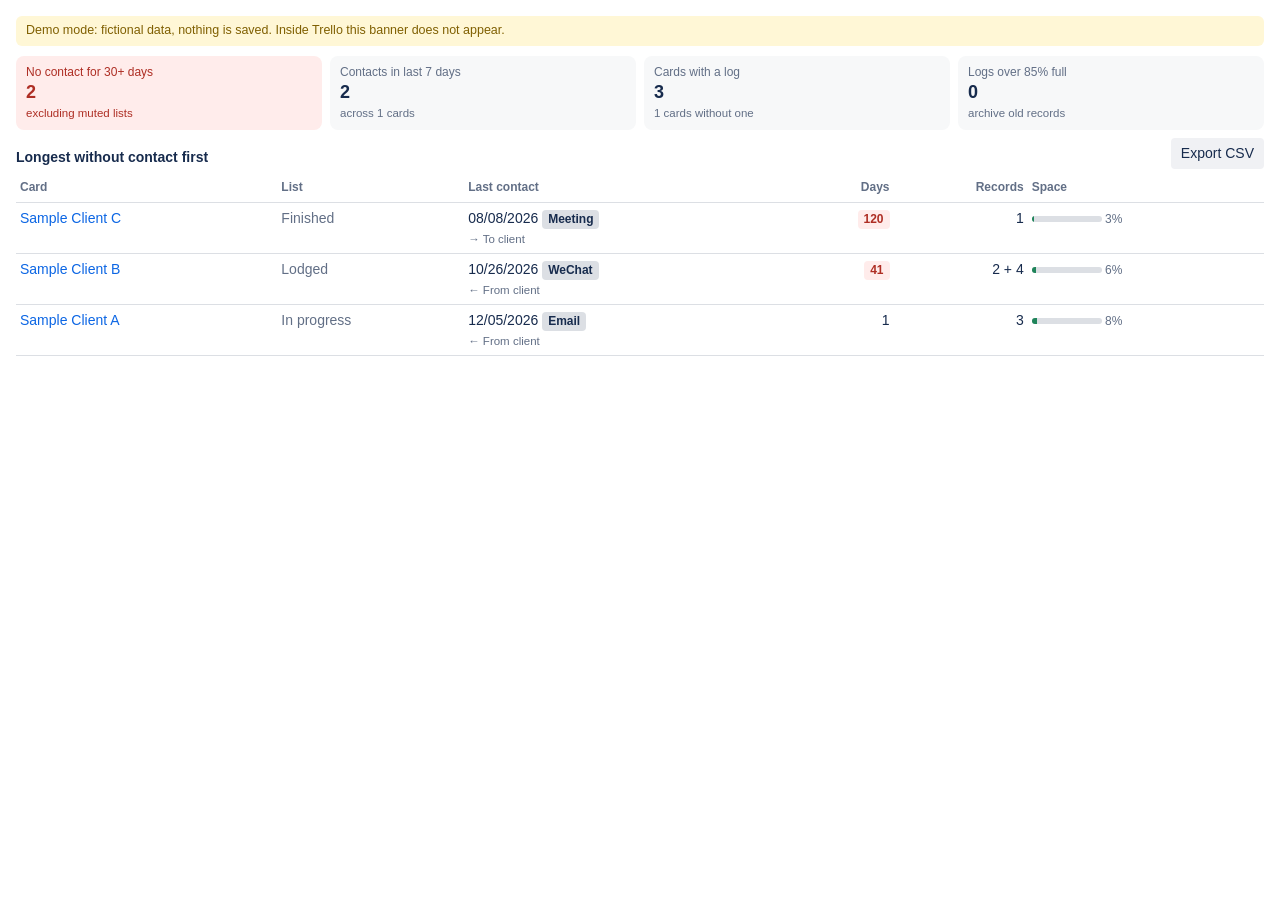
==== overview.html @ d4eb0bc6 "Client Contact Log 1.0.0: private Trello Power-Up for client contact records Co-Authored-By: Claude " ====
<!DOCTYPE html>
<html lang="en">
<head>
  <meta charset="utf-8">
  <meta name="viewport" content="width=device-width, initial-scale=1">
  <title>Client Contact Log — overview</title>
  <link rel="stylesheet" href="./ui.css">
</head>
<body>
  <div id="ccl-root" class="ccl pad"></div>
  <script src="https://p.trellocdn.com/power-up.min.js"></script>
  <script src="./i18n.js"></script>
  <script src="./shared.js"></script>
  <script src="./overview.js"></script>
  <script>
    (function () {
      var t = CCL.getT();
      CCL.applyTheme(t);
      CCL.mountOverview(t, document.getElementById('ccl-root'));
    })();
  </script>
</body>
</html>
---- ui.css ----
:root {
  --fg: #172b4d; --muted: #626f86; --line: #dcdfe4; --bg: transparent; --panel: #f7f8f9;
  --input-bg: #ffffff; --input-line: #b3b9c4; --focus: #388bff;
  --green: #1f845a; --green-bg: #dcfff1;
  --yellow: #7f5f01; --yellow-bg: #fff7d6; --yellow-bar: #e2b203;
  --orange: #a54800; --orange-bg: #fff3eb; --orange-bar: #f18d13;
  --red: #ae2e24; --red-bg: #ffeceb; --red-bar: #e2483d;
  --blue: #0055cc; --blue-bg: #e9f2ff;
  --gray-bar: #dcdfe4; --btn: #091e420f; --btn-hover: #091e4224; --primary: #0c66e4; --primary-fg: #fff;
}
:root[data-theme="dark"] {
  --fg: #b6c2cf; --muted: #8c9bab; --line: #38414a; --panel: #22272b;
  --input-bg: #22272b; --input-line: #738496; --focus: #85b8ff;
  --green: #7ee2b8; --green-bg: #164b35;
  --yellow: #f5cd47; --yellow-bg: #533f04; --yellow-bar: #cf9f02;
  --orange: #fec195; --orange-bg: #702e00; --orange-bar: #f18d13;
  --red: #fd9891; --red-bg: #5d1f1a; --red-bar: #e2483d;
  --blue: #85b8ff; --blue-bg: #09326c;
  --gray-bar: #454f59; --btn: #a1bdd914; --btn-hover: #a6c5e229; --primary: #579dff; --primary-fg: #1d2125;
}
* { box-sizing: border-box; }
html, body { margin: 0; padding: 0; background: var(--bg); }
body {
  color: var(--fg);
  font: 14px/1.4 -apple-system, BlinkMacSystemFont, "Segoe UI", Roboto, "Noto Sans", "PingFang SC", "Microsoft YaHei", sans-serif;
}
.ccl { padding: 2px 2px 8px; }
.ccl.pad { padding: 16px; }
.muted { color: var(--muted); }
.small { font-size: 12px; }
.num { font-variant-numeric: tabular-nums; text-align: right; white-space: nowrap; }

/* inputs and buttons */
input[type="text"], input[type="number"], input[type="datetime-local"], select, textarea {
  width: 100%; font: inherit; color: var(--fg); background: var(--input-bg);
  border: 1px solid var(--input-line); border-radius: 4px; padding: 5px 6px; min-width: 0;
}
input:focus, select:focus, textarea:focus { outline: 2px solid var(--focus); outline-offset: -1px; }
textarea { min-height: 72px; resize: vertical; font-family: inherit; }
textarea.short { min-height: 56px; }
button { font: inherit; color: var(--fg); background: var(--btn); border: 0; border-radius: 4px; padding: 6px 10px; cursor: pointer; }
button:hover { background: var(--btn-hover); }
button.primary { background: var(--primary); color: var(--primary-fg); font-weight: 600; }
button.small { padding: 3px 8px; }
button.icon { padding: 3px 6px; background: transparent; color: var(--muted); font-size: 13px; line-height: 1; }
button.icon:hover { background: var(--btn-hover); color: var(--fg); }
button.danger { background: var(--red-bg); color: var(--red); font-size: 12px; padding: 3px 6px; }
button.danger.big { font-size: 14px; padding: 6px 10px; font-weight: 600; }
button:disabled { opacity: .45; cursor: default; }
a.link { color: var(--primary); cursor: pointer; text-decoration: none; }
a.link:hover { text-decoration: underline; }
label.check { display: inline-flex; align-items: center; gap: 4px; font-size: 13px; cursor: pointer; }
label.check.block { display: flex; padding: 2px 0; }
label.check input { width: auto; margin: 0; }

.note { border-radius: 6px; padding: 6px 10px; font-size: 12.5px; margin: 6px 0; }
.note.warn { background: var(--yellow-bg); color: var(--yellow); }
.note.err { background: var(--red-bg); color: var(--red); }
.note.info { background: var(--panel); color: var(--muted); }
.empty { padding: 12px; text-align: center; color: var(--muted); background: var(--panel); border-radius: 8px; margin-top: 6px; }
.demo-banner { background: var(--yellow-bg); color: var(--yellow); border-radius: 6px; padding: 6px 10px; font-size: 12.5px; margin-bottom: 10px; }

.foot { display: flex; align-items: center; gap: 8px; flex-wrap: wrap; margin-top: 8px; }
.foot.top { margin-top: 0; }
.foot.bottom { margin-top: 6px; }
.foot .grow { flex: 1; }
.foot label { font-size: 12.5px; color: var(--muted); display: inline-flex; align-items: center; gap: 4px; }

/* add / edit form */
.form { border: 1px solid var(--line); border-radius: 8px; padding: 8px; background: var(--panel); }
.frow { display: grid; grid-template-columns: minmax(170px, 1.2fr) minmax(100px, .8fr) minmax(200px, 1.4fr); gap: 8px; margin-bottom: 8px; }
.frow label { display: block; min-width: 0; }
.frow label > span { display: block; font-size: 12px; font-weight: 600; color: var(--muted); margin-bottom: 3px; }
.seg { display: flex; border: 1px solid var(--input-line); border-radius: 4px; overflow: hidden; background: var(--input-bg); }
.seg button { flex: 1; border-radius: 0; background: transparent; padding: 5px 6px; white-space: nowrap; font-size: 13px; }
.seg button + button { border-left: 1px solid var(--input-line); }
.seg button.on { background: var(--primary); color: var(--primary-fg); font-weight: 600; }
@media (max-width: 560px) { .frow { grid-template-columns: 1fr 1fr; } .frow label:last-child { grid-column: 1 / 3; } }

/* records */
.entries { margin-top: 6px; }
.entry { border-bottom: 1px solid var(--line); padding: 7px 0; }
.entry:last-child { border-bottom: 0; }
.entry.editing { background: var(--blue-bg); border-radius: 6px; padding-left: 6px; padding-right: 6px; }
.entry .meta { display: flex; align-items: center; gap: 8px; flex-wrap: wrap; }
.entry .meta .grow { flex: 1; }
.entry .when { font-weight: 600; font-variant-numeric: tabular-nums; white-space: nowrap; }
.entry .dir { font-size: 12px; white-space: nowrap; }
.entry .dir.d0 { color: var(--green); }
.entry .dir.d1 { color: var(--blue); }
.entry .acts { white-space: nowrap; }
.entry .body { margin-top: 3px; white-space: pre-wrap; overflow-wrap: anywhere; }
.arch { margin-top: 4px; }

.pill { display: inline-block; border-radius: 4px; padding: 1px 6px; font-size: 12px; font-weight: 600; white-space: nowrap; }
.pill.ch { background: var(--btn-hover); color: var(--fg); }
.pill.late { background: var(--red-bg); color: var(--red); }
.hint { font-size: 11.5px; color: var(--muted); margin-top: 2px; white-space: nowrap; }

.minibar { display: inline-flex; width: 70px; height: 6px; border-radius: 3px; overflow: hidden; background: var(--gray-bar); vertical-align: middle; }
.minibar i { display: block; height: 100%; }
.minibar .p { background: var(--green); } .minibar .w { background: var(--orange-bar); }

/* export / archive panels */
.csvbox { border: 1px solid var(--line); border-radius: 8px; padding: 8px; margin: 6px 0 10px; }
.ptitle { font-weight: 600; margin-bottom: 2px; }
textarea.csv { min-height: 130px; font: 12px/1.4 ui-monospace, SFMono-Regular, Menlo, Consolas, monospace; white-space: pre; margin-top: 6px; }

/* overview */
.tiles { display: grid; grid-template-columns: repeat(4, minmax(0, 1fr)); gap: 8px; }
.tile { background: var(--panel); border-radius: 8px; padding: 8px 10px; min-width: 0; }
.tile .k { font-size: 12px; color: var(--muted); }
.tile .v { font-size: 18px; font-weight: 600; font-variant-numeric: tabular-nums; white-space: nowrap; overflow: hidden; text-overflow: ellipsis; }
.tile .sub { font-size: 11.5px; color: var(--muted); min-height: 16px; }
.tile.hot { background: var(--orange-bg); }
.tile.hot .v, .tile.hot .k { color: var(--orange); }
.tile.late { background: var(--red-bg); }
.tile.late .v, .tile.late .k, .tile.late .sub { color: var(--red); }
table { width: 100%; border-collapse: collapse; }
th { text-align: left; font-size: 12px; font-weight: 600; color: var(--muted); padding: 6px 4px; border-bottom: 1px solid var(--line); white-space: nowrap; }
td { padding: 6px 4px; border-bottom: 1px solid var(--line); vertical-align: top; }
th.num { text-align: right; }
tr.mutedrow td { opacity: .6; }
h2 { font-size: 14px; margin: 18px 0 6px; }
.h2row { display: flex; align-items: flex-end; justify-content: space-between; gap: 8px; }
.h2row .foot { margin: 0 0 4px; }
@media (max-width: 560px) { .tiles { grid-template-columns: repeat(2, minmax(0, 1fr)); } }

/* settings */
.field { margin-bottom: 14px; }
.field > label { display: block; font-size: 12px; font-weight: 600; color: var(--muted); margin-bottom: 4px; }
.checks { display: flex; flex-wrap: wrap; gap: 6px 14px; }
.listbox { max-height: 150px; overflow: auto; border: 1px solid var(--line); border-radius: 6px; padding: 4px 8px; }
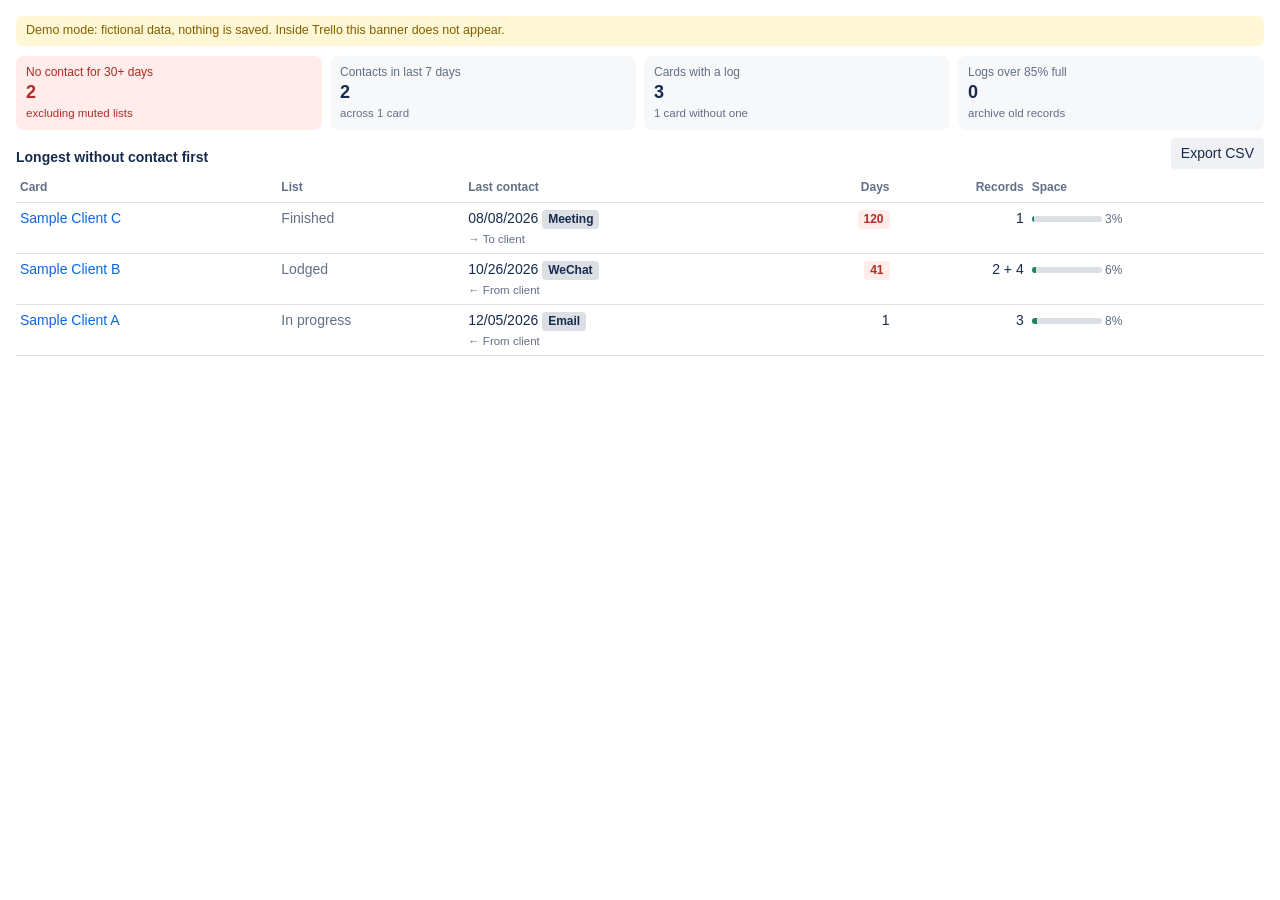
==== commit 82ee4afb: "1.2.0: Content Security Policy on every page; no inline script or style; _headers for hosts that sen" ====
--- a/overview.html
+++ b/overview.html
@@ -2,6 +2,7 @@
 <html lang="en">
 <head>
   <meta charset="utf-8">
+  <meta http-equiv="Content-Security-Policy" content="default-src 'none'; script-src 'self' https://p.trellocdn.com; style-src 'self'; img-src 'self' data:; connect-src 'self' https://api.trello.com; font-src 'self'; base-uri 'none'; form-action 'none'">
   <meta name="viewport" content="width=device-width, initial-scale=1">
   <title>Client Contact Log — overview</title>
   <link rel="stylesheet" href="./ui.css">
@@ -12,12 +13,6 @@
   <script src="./i18n.js"></script>
   <script src="./shared.js"></script>
   <script src="./overview.js"></script>
-  <script>
-    (function () {
-      var t = CCL.getT();
-      CCL.applyTheme(t);
-      CCL.mountOverview(t, document.getElementById('ccl-root'));
-    })();
-  </script>
+  <script src="./boot.js" data-mount="mountOverview"></script>
 </body>
 </html>
--- a/ui.css
+++ b/ui.css
@@ -68,27 +68,27 @@
 
 /* add / edit form */
 .form { border: 1px solid var(--line); border-radius: 8px; padding: 8px; background: var(--panel); }
-.frow { display: grid; grid-template-columns: minmax(170px, 1.2fr) minmax(100px, .8fr) minmax(200px, 1.4fr); gap: 8px; margin-bottom: 8px; }
+.frow { display: grid; grid-template-columns: minmax(170px, 1.2fr) minmax(96px, .7fr) minmax(200px, 1.4fr) minmax(110px, .8fr); gap: 8px; margin-bottom: 8px; }
 .frow label { display: block; min-width: 0; }
 .frow label > span { display: block; font-size: 12px; font-weight: 600; color: var(--muted); margin-bottom: 3px; }
 .seg { display: flex; border: 1px solid var(--input-line); border-radius: 4px; overflow: hidden; background: var(--input-bg); }
 .seg button { flex: 1; border-radius: 0; background: transparent; padding: 5px 6px; white-space: nowrap; font-size: 13px; }
 .seg button + button { border-left: 1px solid var(--input-line); }
 .seg button.on { background: var(--primary); color: var(--primary-fg); font-weight: 600; }
-@media (max-width: 560px) { .frow { grid-template-columns: 1fr 1fr; } .frow label:last-child { grid-column: 1 / 3; } }
+@media (max-width: 700px) { .frow { grid-template-columns: minmax(0, 1.3fr) minmax(0, 1fr); } }
 
 /* records */
 .entries { margin-top: 6px; }
 .entry { border-bottom: 1px solid var(--line); padding: 7px 0; }
 .entry:last-child { border-bottom: 0; }
 .entry.editing { background: var(--blue-bg); border-radius: 6px; padding-left: 6px; padding-right: 6px; }
-.entry .meta { display: flex; align-items: center; gap: 8px; flex-wrap: wrap; }
-.entry .meta .grow { flex: 1; }
+.entry .meta { display: flex; align-items: flex-start; gap: 8px; }
+.entry .meta .info { display: flex; align-items: center; flex-wrap: wrap; gap: 2px 8px; flex: 1; min-width: 0; }
 .entry .when { font-weight: 600; font-variant-numeric: tabular-nums; white-space: nowrap; }
 .entry .dir { font-size: 12px; white-space: nowrap; }
 .entry .dir.d0 { color: var(--green); }
 .entry .dir.d1 { color: var(--blue); }
-.entry .acts { white-space: nowrap; }
+.entry .acts { white-space: nowrap; flex: none; text-align: right; }
 .entry .body { margin-top: 3px; white-space: pre-wrap; overflow-wrap: anywhere; }
 .arch { margin-top: 4px; }
 
@@ -131,3 +131,14 @@
 .field > label { display: block; font-size: 12px; font-weight: 600; color: var(--muted); margin-bottom: 4px; }
 .checks { display: flex; flex-wrap: wrap; gap: 6px 14px; }
 .listbox { max-height: 150px; overflow: auto; border: 1px solid var(--line); border-radius: 6px; padding: 4px 8px; }
+
+/* static pages (privacy, support) */
+.doc { max-width: 720px; margin: 0 auto; padding: 28px 20px 60px; font-size: 15px; line-height: 1.6; }
+.doc h1 { font-size: 24px; margin: 0 0 4px; } .doc h2 { font-size: 17px; margin: 26px 0 6px; }
+.doc p, .doc li { color: var(--fg); } .doc .muted { font-size: 13px; }
+.doc code { background: var(--panel); padding: 1px 5px; border-radius: 4px; font-size: 13px; }
+.doc table { margin: 8px 0; } .doc td, .doc th { padding: 6px 8px; }
+/* welcome modal */
+.lead { font-size: 15px; margin: 0 0 10px; }
+ol.steps { margin: 0 0 12px; padding-left: 22px; }
+ol.steps li { margin-bottom: 8px; line-height: 1.5; }
